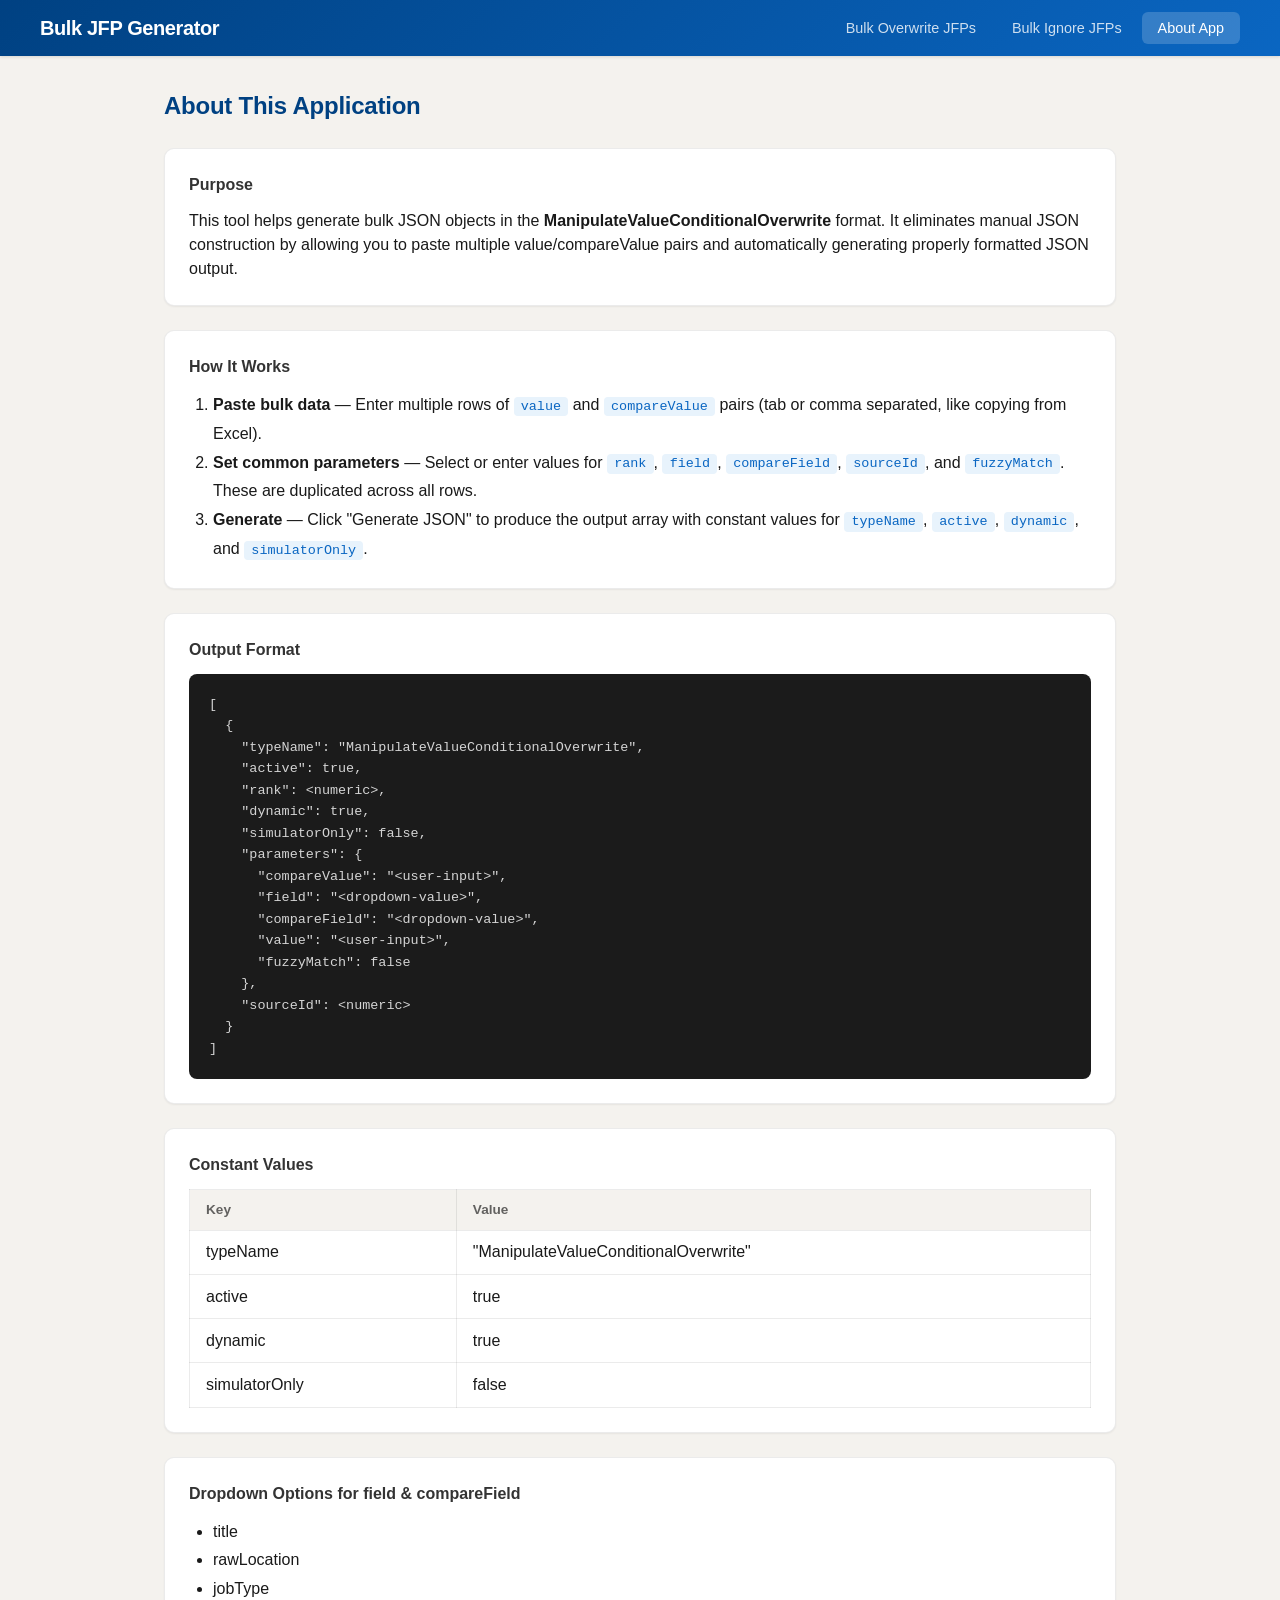
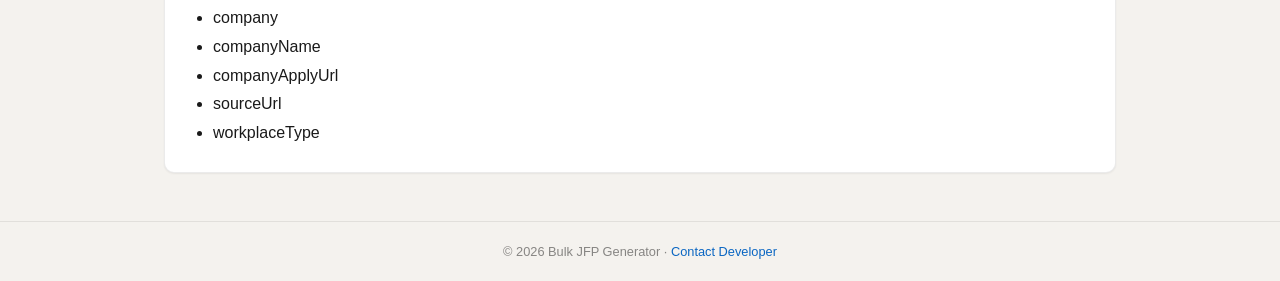
==== about.html @ 5f18c9d7 "feat: restructure Home into tabbed Bulk Overwrite JFPs with ConditionalOverwrite, ConditionalReplace" ====
<!DOCTYPE html>
<html lang="en">
<head>
  <meta charset="UTF-8">
  <meta name="viewport" content="width=device-width, initial-scale=1.0">
  <title>About - Bulk JFP JSON Generator</title>
  <link rel="stylesheet" href="styles.css">
</head>
<body>
  <nav>
    <div class="nav-container">
      <h1 class="logo">Bulk JFP Generator</h1>
      <ul class="nav-links">
        <li><a href="index.html">Bulk Overwrite JFPs</a></li>
        <li><a href="ignore.html">Bulk Ignore JFPs</a></li>
        <li><a href="about.html" class="active">About App</a></li>
      </ul>
    </div>
  </nav>

  <main class="container">
    <h2>About This Application</h2>

    <section class="about-content">
      <div class="about-card">
        <h3>Purpose</h3>
        <p>This tool helps generate bulk JSON objects in the <strong>ManipulateValueConditionalOverwrite</strong> format. It eliminates manual JSON construction by allowing you to paste multiple value/compareValue pairs and automatically generating properly formatted JSON output.</p>
      </div>

      <div class="about-card">
        <h3>How It Works</h3>
        <ol>
          <li><strong>Paste bulk data</strong> — Enter multiple rows of <code>value</code> and <code>compareValue</code> pairs (tab or comma separated, like copying from Excel).</li>
          <li><strong>Set common parameters</strong> — Select or enter values for <code>rank</code>, <code>field</code>, <code>compareField</code>, <code>sourceId</code>, and <code>fuzzyMatch</code>. These are duplicated across all rows.</li>
          <li><strong>Generate</strong> — Click "Generate JSON" to produce the output array with constant values for <code>typeName</code>, <code>active</code>, <code>dynamic</code>, and <code>simulatorOnly</code>.</li>
        </ol>
      </div>

      <div class="about-card">
        <h3>Output Format</h3>
        <pre class="json-output">[
  {
    "typeName": "ManipulateValueConditionalOverwrite",
    "active": true,
    "rank": &lt;numeric&gt;,
    "dynamic": true,
    "simulatorOnly": false,
    "parameters": {
      "compareValue": "&lt;user-input&gt;",
      "field": "&lt;dropdown-value&gt;",
      "compareField": "&lt;dropdown-value&gt;",
      "value": "&lt;user-input&gt;",
      "fuzzyMatch": false
    },
    "sourceId": &lt;numeric&gt;
  }
]</pre>
      </div>

      <div class="about-card">
        <h3>Constant Values</h3>
        <table class="info-table">
          <thead>
            <tr><th>Key</th><th>Value</th></tr>
          </thead>
          <tbody>
            <tr><td>typeName</td><td>"ManipulateValueConditionalOverwrite"</td></tr>
            <tr><td>active</td><td>true</td></tr>
            <tr><td>dynamic</td><td>true</td></tr>
            <tr><td>simulatorOnly</td><td>false</td></tr>
          </tbody>
        </table>
      </div>

      <div class="about-card">
        <h3>Dropdown Options for field & compareField</h3>
        <ul>
          <li>title</li>
          <li>rawLocation</li>
          <li>jobType</li>
          <li>company</li>
          <li>companyName</li>
          <li>companyApplyUrl</li>
          <li>sourceUrl</li>
          <li>workplaceType</li>
        </ul>
      </div>
    </section>
  </main>

  <footer>
    <p>&copy; 2026 Bulk JFP Generator &middot; <a href="https://linkedin.com/in/akashsinghjsr" target="_blank" rel="noopener">Contact Developer</a></p>
  </footer>
</body>
</html>
---- styles.css ----
* {
  margin: 0;
  padding: 0;
  box-sizing: border-box;
}

@keyframes fadeInUp {
  from { opacity: 0; transform: translateY(12px); }
  to { opacity: 1; transform: translateY(0); }
}

body {
  font-family: -apple-system, BlinkMacSystemFont, 'Segoe UI', Roboto, 'Helvetica Neue', sans-serif;
  background: #f4f2ee;
  color: rgba(0,0,0,0.9);
  min-height: 100vh;
  display: flex;
  flex-direction: column;
  line-height: 1.5;
}

/* Nav */
nav {
  background: linear-gradient(135deg, #004182 0%, #0a66c2 100%);
  padding: 0 2rem;
  height: 56px;
  display: flex;
  align-items: center;
  box-shadow: 0 1px 3px rgba(0,0,0,0.12);
  position: sticky;
  top: 0;
  z-index: 100;
}

.nav-container {
  max-width: 1200px;
  width: 100%;
  margin: 0 auto;
  display: flex;
  justify-content: space-between;
  align-items: center;
}

.logo {
  color: #fff;
  font-size: 1.25rem;
  font-weight: 700;
  letter-spacing: -0.02em;
}

.nav-links {
  list-style: none;
  display: flex;
  gap: 0.25rem;
}

.nav-links a {
  color: rgba(255,255,255,0.8);
  text-decoration: none;
  font-weight: 500;
  font-size: 0.9rem;
  padding: 0.5rem 1rem;
  border-radius: 6px;
  transition: color 0.2s, background 0.2s;
}

.nav-links a:hover {
  background: rgba(255,255,255,0.12);
  color: #fff;
}

.nav-links a.active {
  background: rgba(255,255,255,0.18);
  color: #fff;
}

/* Layout */
.container {
  max-width: 1000px;
  margin: 2rem auto;
  padding: 0 1.5rem;
  flex: 1;
  animation: fadeInUp 0.4s ease-out;
}

h2 {
  margin-bottom: 1.5rem;
  color: #004182;
  font-size: 1.5rem;
  font-weight: 700;
  letter-spacing: -0.01em;
}

h3 {
  margin-bottom: 0.75rem;
  color: rgba(0,0,0,0.8);
  font-size: 1rem;
  font-weight: 600;
}

/* Cards */
.input-section {
  display: flex;
  flex-direction: column;
  gap: 1.5rem;
}

.card {
  background: #fff;
  padding: 1.5rem;
  border-radius: 10px;
  border: 1px solid rgba(0,0,0,0.08);
  box-shadow: 0 1px 2px rgba(0,0,0,0.06);
  transition: box-shadow 0.25s ease, transform 0.25s ease;
}

.card:hover {
  box-shadow: 0 4px 16px rgba(0,0,0,0.1);
  transform: translateY(-2px);
}

.bulk-inputs, .common-inputs, .output-section, .about-card {
  background: #fff;
  padding: 1.5rem;
  border-radius: 10px;
  border: 1px solid rgba(0,0,0,0.08);
  box-shadow: 0 1px 2px rgba(0,0,0,0.06);
  transition: box-shadow 0.25s ease, transform 0.25s ease;
}

.bulk-inputs:hover, .common-inputs:hover, .output-section:hover, .about-card:hover {
  box-shadow: 0 4px 16px rgba(0,0,0,0.1);
  transform: translateY(-2px);
}

.hint {
  font-size: 0.85rem;
  color: rgba(0,0,0,0.5);
  margin-bottom: 0.75rem;
}

.dual-input {
  display: grid;
  grid-template-columns: 1fr 1fr;
  gap: 1.5rem;
  align-items: start;
}

/* Form controls */
textarea {
  width: 100%;
  padding: 0.7rem 0.85rem;
  border: 1px solid rgba(0,0,0,0.15);
  border-radius: 8px;
  font-family: 'SF Mono', 'Fira Code', 'Menlo', monospace;
  font-size: 0.875rem;
  resize: vertical;
  background: #fafafa;
  transition: border-color 0.2s, box-shadow 0.2s, background 0.2s;
}

textarea:hover {
  border-color: rgba(0,0,0,0.3);
}

textarea:focus, input:focus, select:focus {
  outline: none;
  border-color: #0a66c2;
  box-shadow: 0 0 0 3px rgba(10,102,194,0.12);
  background: #fff;
}

.form-grid {
  display: grid;
  grid-template-columns: repeat(auto-fit, minmax(180px, 1fr));
  gap: 1rem;
}

.form-group {
  display: flex;
  flex-direction: column;
  gap: 0.35rem;
}

.form-group label {
  font-size: 0.8rem;
  font-weight: 600;
  color: rgba(0,0,0,0.55);
  text-transform: uppercase;
  letter-spacing: 0.04em;
}

input[type="number"], input[type="text"], input[type="email"], select {
  padding: 0.6rem 0.75rem;
  border: 1px solid rgba(0,0,0,0.15);
  border-radius: 8px;
  font-size: 0.9rem;
  background: #fafafa;
  transition: border-color 0.2s, box-shadow 0.2s, background 0.2s;
}

input[type="number"]:hover, input[type="text"]:hover, input[type="email"]:hover, select:hover {
  border-color: rgba(0,0,0,0.3);
}

/* Buttons */
.actions {
  margin: 1.5rem 0;
  display: flex;
  gap: 0.75rem;
  flex-wrap: wrap;
}

button {
  padding: 0.65rem 1.4rem;
  border: none;
  border-radius: 20px;
  font-size: 0.9rem;
  font-weight: 600;
  cursor: pointer;
  background: #0a66c2;
  color: #fff;
  transition: background 0.2s, box-shadow 0.2s, transform 0.15s;
  will-change: transform;
}

button:hover {
  background: #004182;
  box-shadow: 0 4px 12px rgba(10,102,194,0.3);
  transform: translateY(-1px);
}

button:active {
  transform: translateY(0);
  box-shadow: none;
}

button.secondary {
  background: transparent;
  color: rgba(0,0,0,0.7);
  border: 1px solid rgba(0,0,0,0.25);
}

button.secondary:hover {
  background: rgba(0,0,0,0.05);
  border-color: rgba(0,0,0,0.4);
  box-shadow: 0 2px 8px rgba(0,0,0,0.08);
  color: rgba(0,0,0,0.9);
}

button.danger {
  background: transparent;
  color: #cc1016;
  border: 1px solid #cc1016;
}

button.danger:hover {
  background: #cc1016;
  color: #fff;
  box-shadow: 0 4px 12px rgba(204,16,22,0.25);
}

/* JSON output */
.json-output {
  background: #1b1b1b;
  color: #d4d4d4;
  padding: 1.25rem;
  border-radius: 8px;
  overflow-x: auto;
  font-family: 'SF Mono', 'Fira Code', 'Menlo', monospace;
  font-size: 0.84rem;
  line-height: 1.6;
  white-space: pre-wrap;
  word-wrap: break-word;
  max-height: 500px;
  overflow-y: auto;
}

/* Tabs */
.tabs {
  display: flex;
  gap: 0.5rem;
  flex-wrap: wrap;
  margin-bottom: 1.5rem;
}

.tab {
  padding: 0.5rem 1rem;
  border-radius: 20px;
  font-size: 0.85rem;
  font-weight: 600;
  background: transparent;
  color: rgba(0,0,0,0.6);
  border: 1px solid rgba(0,0,0,0.2);
  cursor: pointer;
  transition: all 0.2s;
}

.tab:hover {
  border-color: #0a66c2;
  color: #0a66c2;
  background: rgba(10,102,194,0.05);
  transform: none;
  box-shadow: none;
}

.tab.active {
  background: #0a66c2;
  color: #fff;
  border-color: #0a66c2;
  transform: none;
  box-shadow: none;
}

.tab-content {
  display: none;
}

.tab-content.active {
  display: flex;
}

/* Footer */
footer {
  text-align: center;
  padding: 1.25rem;
  color: rgba(0,0,0,0.45);
  font-size: 0.8rem;
  border-top: 1px solid rgba(0,0,0,0.08);
  margin-top: 1rem;
}

footer a {
  color: #0a66c2;
  text-decoration: none;
  font-weight: 500;
  transition: color 0.2s;
}

footer a:hover {
  color: #004182;
  text-decoration: underline;
}

/* About page */
.about-content {
  display: flex;
  flex-direction: column;
  gap: 1.5rem;
}

.about-card ol, .about-card ul {
  padding-left: 1.5rem;
  line-height: 1.8;
}

.about-card code {
  background: #e8f3fc;
  padding: 0.15rem 0.45rem;
  border-radius: 4px;
  font-size: 0.84rem;
  color: #0a66c2;
}

.info-table {
  width: 100%;
  border-collapse: collapse;
  margin-top: 0.5rem;
}

.info-table th, .info-table td {
  padding: 0.6rem 1rem;
  border: 1px solid rgba(0,0,0,0.08);
  text-align: left;
}

.info-table th {
  background: #f4f2ee;
  font-weight: 600;
  font-size: 0.85rem;
  color: rgba(0,0,0,0.6);
}

.info-table tr {
  transition: background 0.15s;
}

.info-table tr:hover {
  background: #f9f8f6;
}

.hidden {
  display: none;
}

/* Responsive */
@media (max-width: 600px) {
  .nav-container {
    flex-direction: column;
    gap: 0.5rem;
  }
  nav { height: auto; padding: 0.75rem 1rem; }
  .form-grid { grid-template-columns: 1fr; }
  .dual-input { grid-template-columns: 1fr; }
  .actions { flex-direction: column; }
  button { width: 100%; }
}
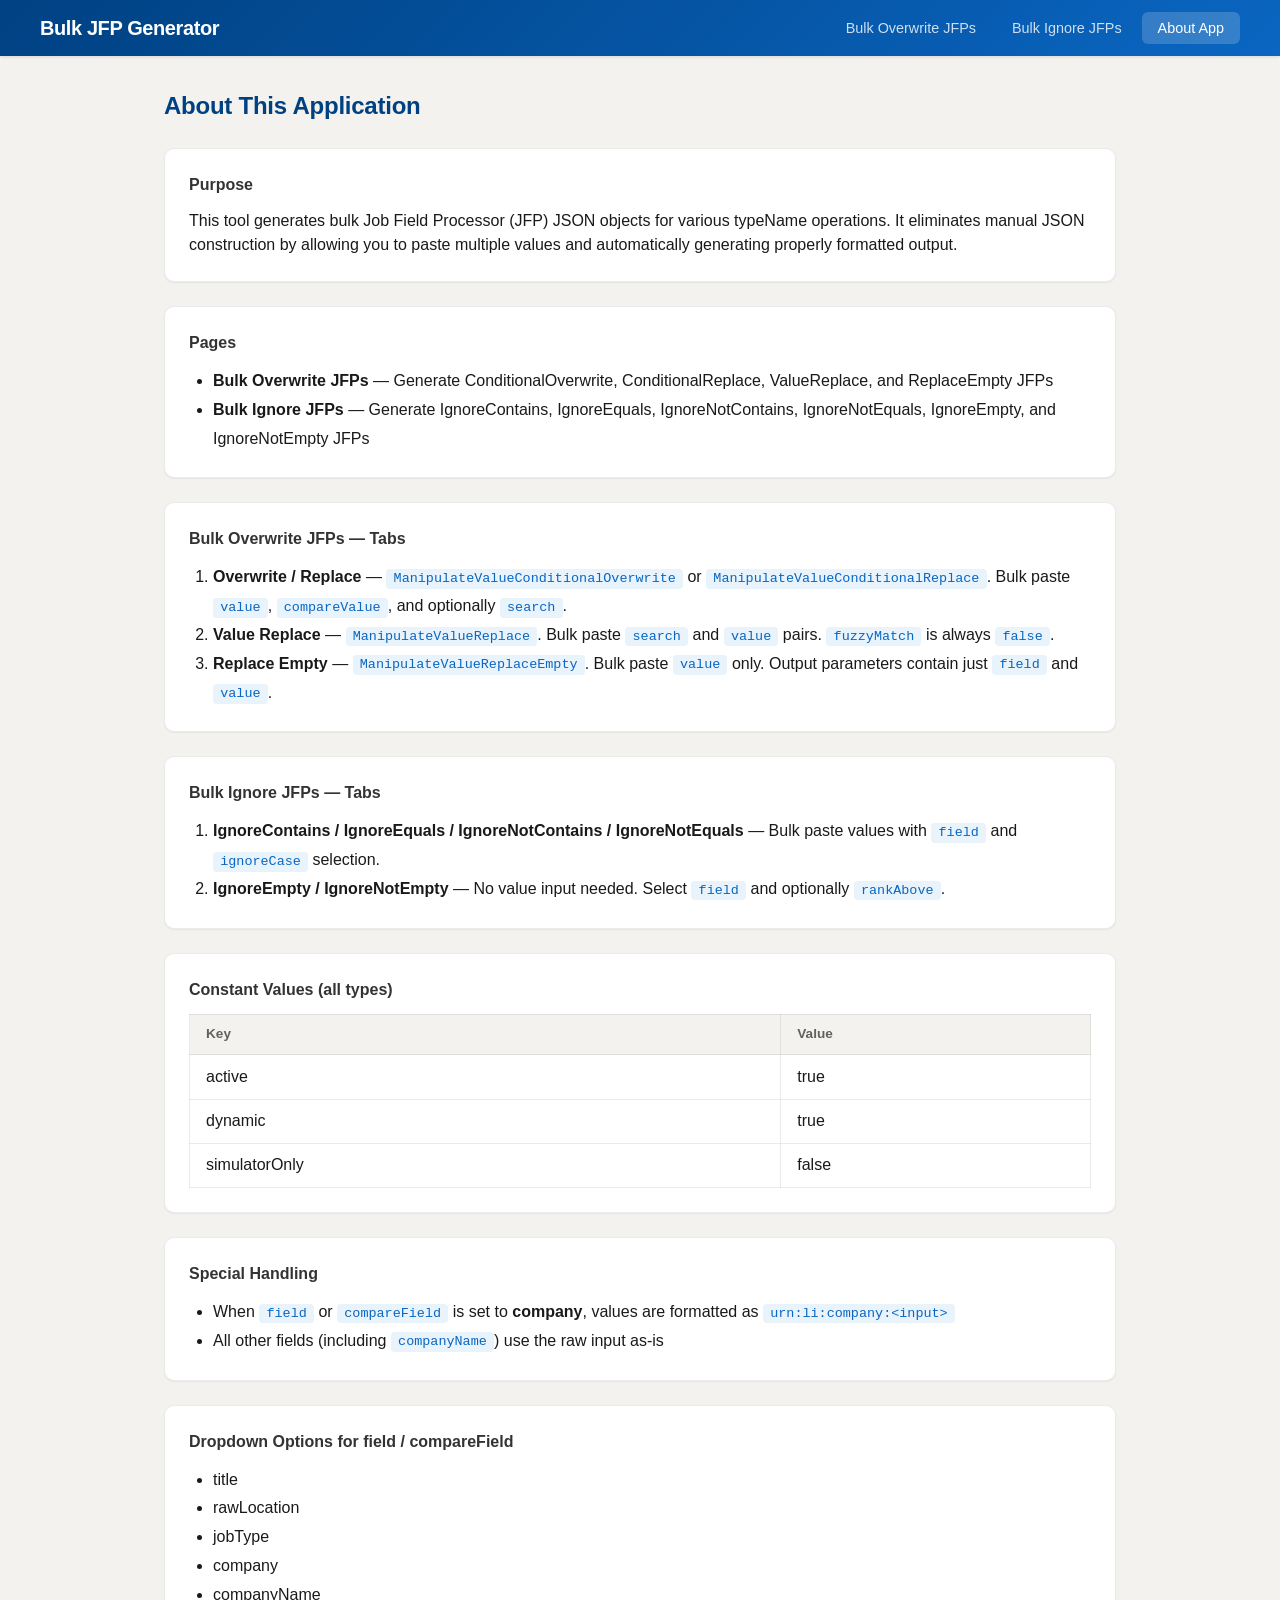
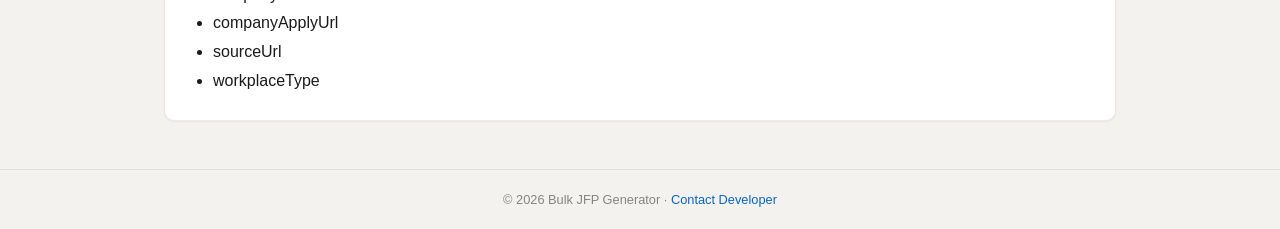
==== commit ccc92008: "docs: update About page and README with tabbed Overwrite/Ignore JFP documentation" ====
--- a/about.html
+++ b/about.html
@@ -24,47 +24,41 @@
     <section class="about-content">
       <div class="about-card">
         <h3>Purpose</h3>
-        <p>This tool helps generate bulk JSON objects in the <strong>ManipulateValueConditionalOverwrite</strong> format. It eliminates manual JSON construction by allowing you to paste multiple value/compareValue pairs and automatically generating properly formatted JSON output.</p>
+        <p>This tool generates bulk Job Field Processor (JFP) JSON objects for various typeName operations. It eliminates manual JSON construction by allowing you to paste multiple values and automatically generating properly formatted output.</p>
       </div>
 
       <div class="about-card">
-        <h3>How It Works</h3>
+        <h3>Pages</h3>
+        <ul>
+          <li><strong>Bulk Overwrite JFPs</strong> — Generate ConditionalOverwrite, ConditionalReplace, ValueReplace, and ReplaceEmpty JFPs</li>
+          <li><strong>Bulk Ignore JFPs</strong> — Generate IgnoreContains, IgnoreEquals, IgnoreNotContains, IgnoreNotEquals, IgnoreEmpty, and IgnoreNotEmpty JFPs</li>
+        </ul>
+      </div>
+
+      <div class="about-card">
+        <h3>Bulk Overwrite JFPs — Tabs</h3>
         <ol>
-          <li><strong>Paste bulk data</strong> — Enter multiple rows of <code>value</code> and <code>compareValue</code> pairs (tab or comma separated, like copying from Excel).</li>
-          <li><strong>Set common parameters</strong> — Select or enter values for <code>rank</code>, <code>field</code>, <code>compareField</code>, <code>sourceId</code>, and <code>fuzzyMatch</code>. These are duplicated across all rows.</li>
-          <li><strong>Generate</strong> — Click "Generate JSON" to produce the output array with constant values for <code>typeName</code>, <code>active</code>, <code>dynamic</code>, and <code>simulatorOnly</code>.</li>
+          <li><strong>Overwrite / Replace</strong> — <code>ManipulateValueConditionalOverwrite</code> or <code>ManipulateValueConditionalReplace</code>. Bulk paste <code>value</code>, <code>compareValue</code>, and optionally <code>search</code>.</li>
+          <li><strong>Value Replace</strong> — <code>ManipulateValueReplace</code>. Bulk paste <code>search</code> and <code>value</code> pairs. <code>fuzzyMatch</code> is always <code>false</code>.</li>
+          <li><strong>Replace Empty</strong> — <code>ManipulateValueReplaceEmpty</code>. Bulk paste <code>value</code> only. Output parameters contain just <code>field</code> and <code>value</code>.</li>
         </ol>
       </div>
 
       <div class="about-card">
-        <h3>Output Format</h3>
-        <pre class="json-output">[
-  {
-    "typeName": "ManipulateValueConditionalOverwrite",
-    "active": true,
-    "rank": &lt;numeric&gt;,
-    "dynamic": true,
-    "simulatorOnly": false,
-    "parameters": {
-      "compareValue": "&lt;user-input&gt;",
-      "field": "&lt;dropdown-value&gt;",
-      "compareField": "&lt;dropdown-value&gt;",
-      "value": "&lt;user-input&gt;",
-      "fuzzyMatch": false
-    },
-    "sourceId": &lt;numeric&gt;
-  }
-]</pre>
+        <h3>Bulk Ignore JFPs — Tabs</h3>
+        <ol>
+          <li><strong>IgnoreContains / IgnoreEquals / IgnoreNotContains / IgnoreNotEquals</strong> — Bulk paste values with <code>field</code> and <code>ignoreCase</code> selection.</li>
+          <li><strong>IgnoreEmpty / IgnoreNotEmpty</strong> — No value input needed. Select <code>field</code> and optionally <code>rankAbove</code>.</li>
+        </ol>
       </div>
 
       <div class="about-card">
-        <h3>Constant Values</h3>
+        <h3>Constant Values (all types)</h3>
         <table class="info-table">
           <thead>
             <tr><th>Key</th><th>Value</th></tr>
           </thead>
           <tbody>
-            <tr><td>typeName</td><td>"ManipulateValueConditionalOverwrite"</td></tr>
             <tr><td>active</td><td>true</td></tr>
             <tr><td>dynamic</td><td>true</td></tr>
             <tr><td>simulatorOnly</td><td>false</td></tr>
@@ -73,7 +67,15 @@
       </div>
 
       <div class="about-card">
-        <h3>Dropdown Options for field & compareField</h3>
+        <h3>Special Handling</h3>
+        <ul>
+          <li>When <code>field</code> or <code>compareField</code> is set to <strong>company</strong>, values are formatted as <code>urn:li:company:&lt;input&gt;</code></li>
+          <li>All other fields (including <code>companyName</code>) use the raw input as-is</li>
+        </ul>
+      </div>
+
+      <div class="about-card">
+        <h3>Dropdown Options for field / compareField</h3>
         <ul>
           <li>title</li>
           <li>rawLocation</li>
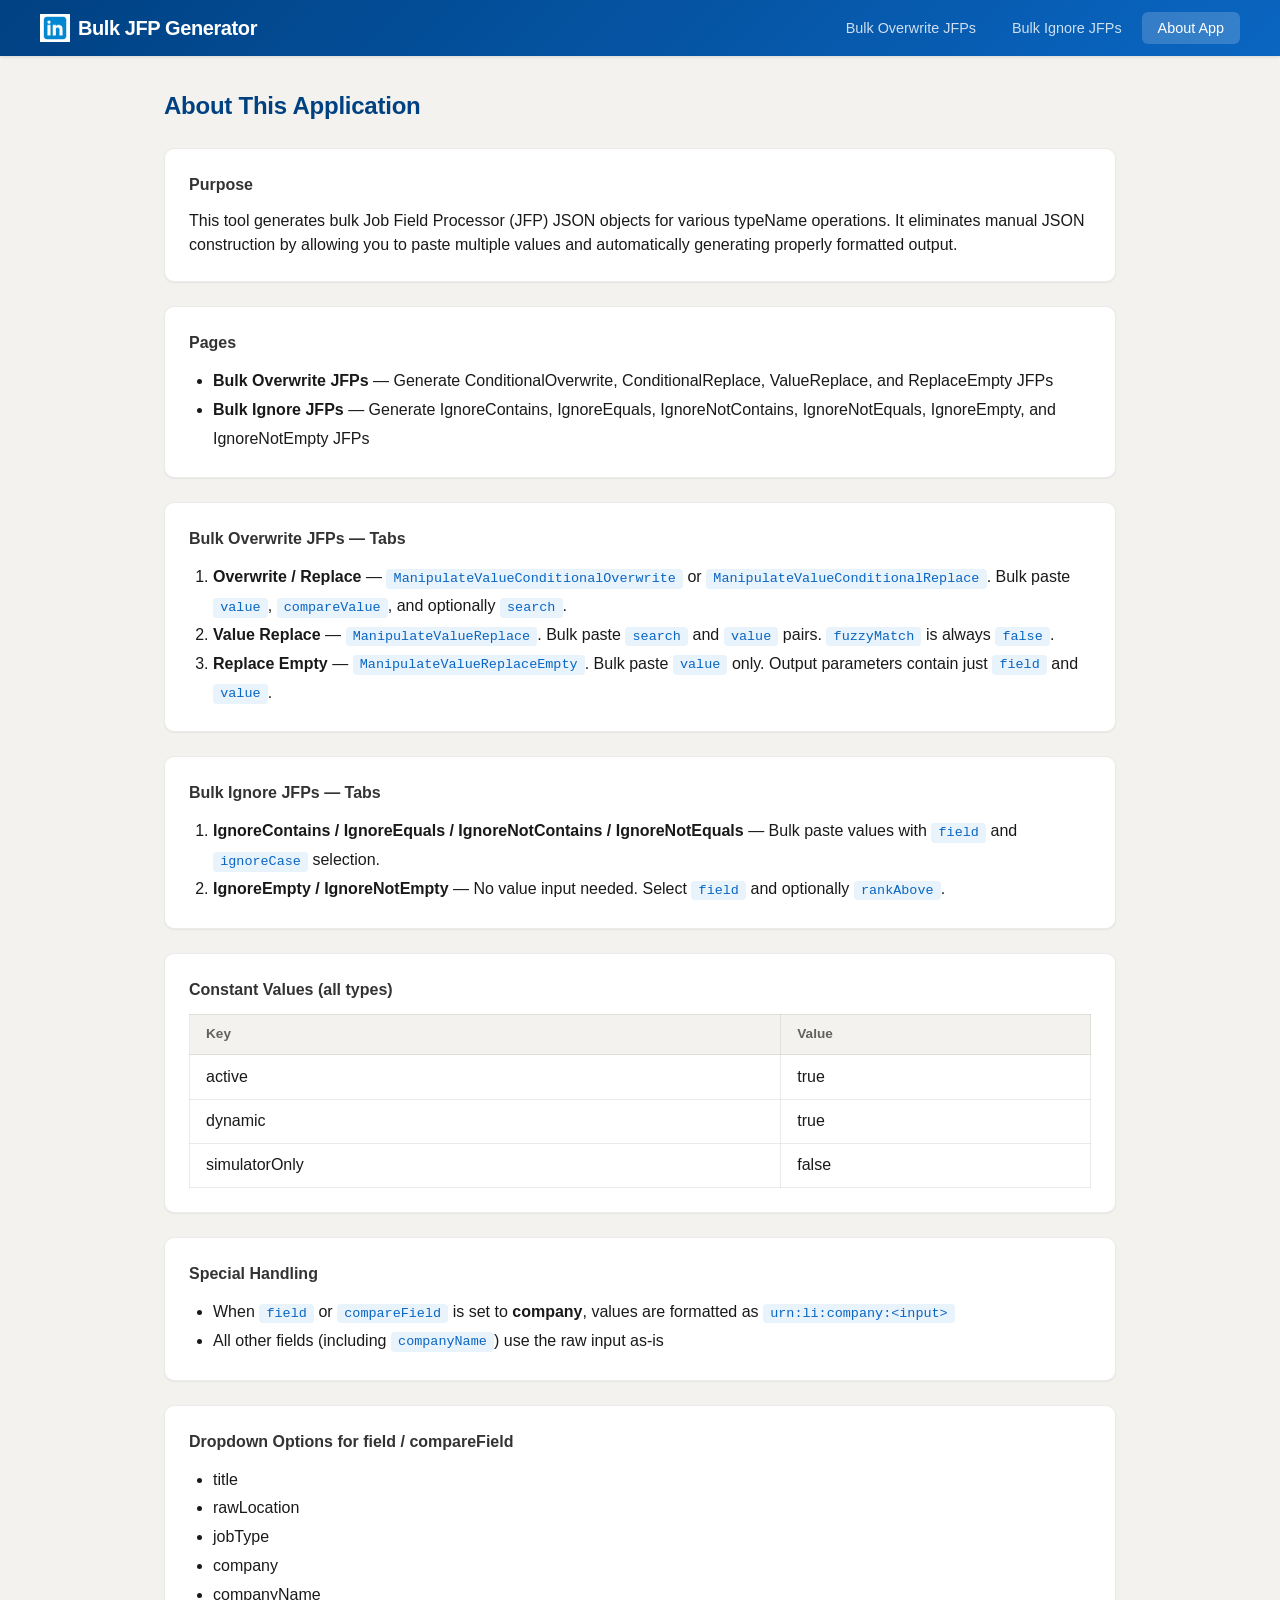
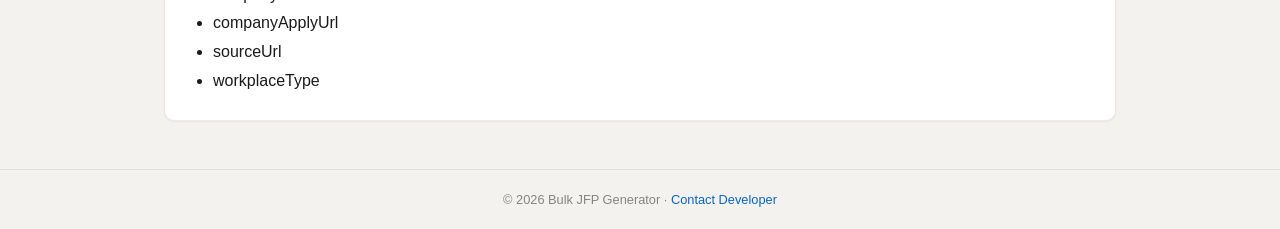
==== commit 0f129f42: "feat: add LinkedIn logo to header and make heading clickable to home page" ====
--- a/about.html
+++ b/about.html
@@ -9,7 +9,7 @@
 <body>
   <nav>
     <div class="nav-container">
-      <h1 class="logo">Bulk JFP Generator</h1>
+      <h1 class="logo"><a href="index.html"><img src="images/li_logo.png" alt="LinkedIn" class="logo-img">Bulk JFP Generator</a></h1>
       <ul class="nav-links">
         <li><a href="index.html">Bulk Overwrite JFPs</a></li>
         <li><a href="ignore.html">Bulk Ignore JFPs</a></li>
@@ -91,7 +91,10 @@
   </main>
 
   <footer>
-    <p>&copy; 2026 Bulk JFP Generator &middot; <a href="https://linkedin.com/in/akashsinghjsr" target="_blank" rel="noopener">Contact Developer</a></p>
+    <p>&copy; 2026 Bulk JFP Generator &middot; <a id="contactLink" href="#" target="_blank" rel="noopener">Contact Developer</a></p>
   </footer>
+
+  <script src="config.js"></script>
+  <script>document.getElementById('contactLink').href = CONFIG.DEVELOPER_CONTACT;</script>
 </body>
 </html>
--- a/styles.css
+++ b/styles.css
@@ -46,6 +46,22 @@
   font-size: 1.25rem;
   font-weight: 700;
   letter-spacing: -0.02em;
+  display: flex;
+  align-items: center;
+  gap: 0.5rem;
+}
+
+.logo a {
+  color: inherit;
+  text-decoration: none;
+  display: flex;
+  align-items: center;
+  gap: 0.5rem;
+}
+
+.logo-img {
+  height: 28px;
+  width: auto;
 }
 
 .nav-links {
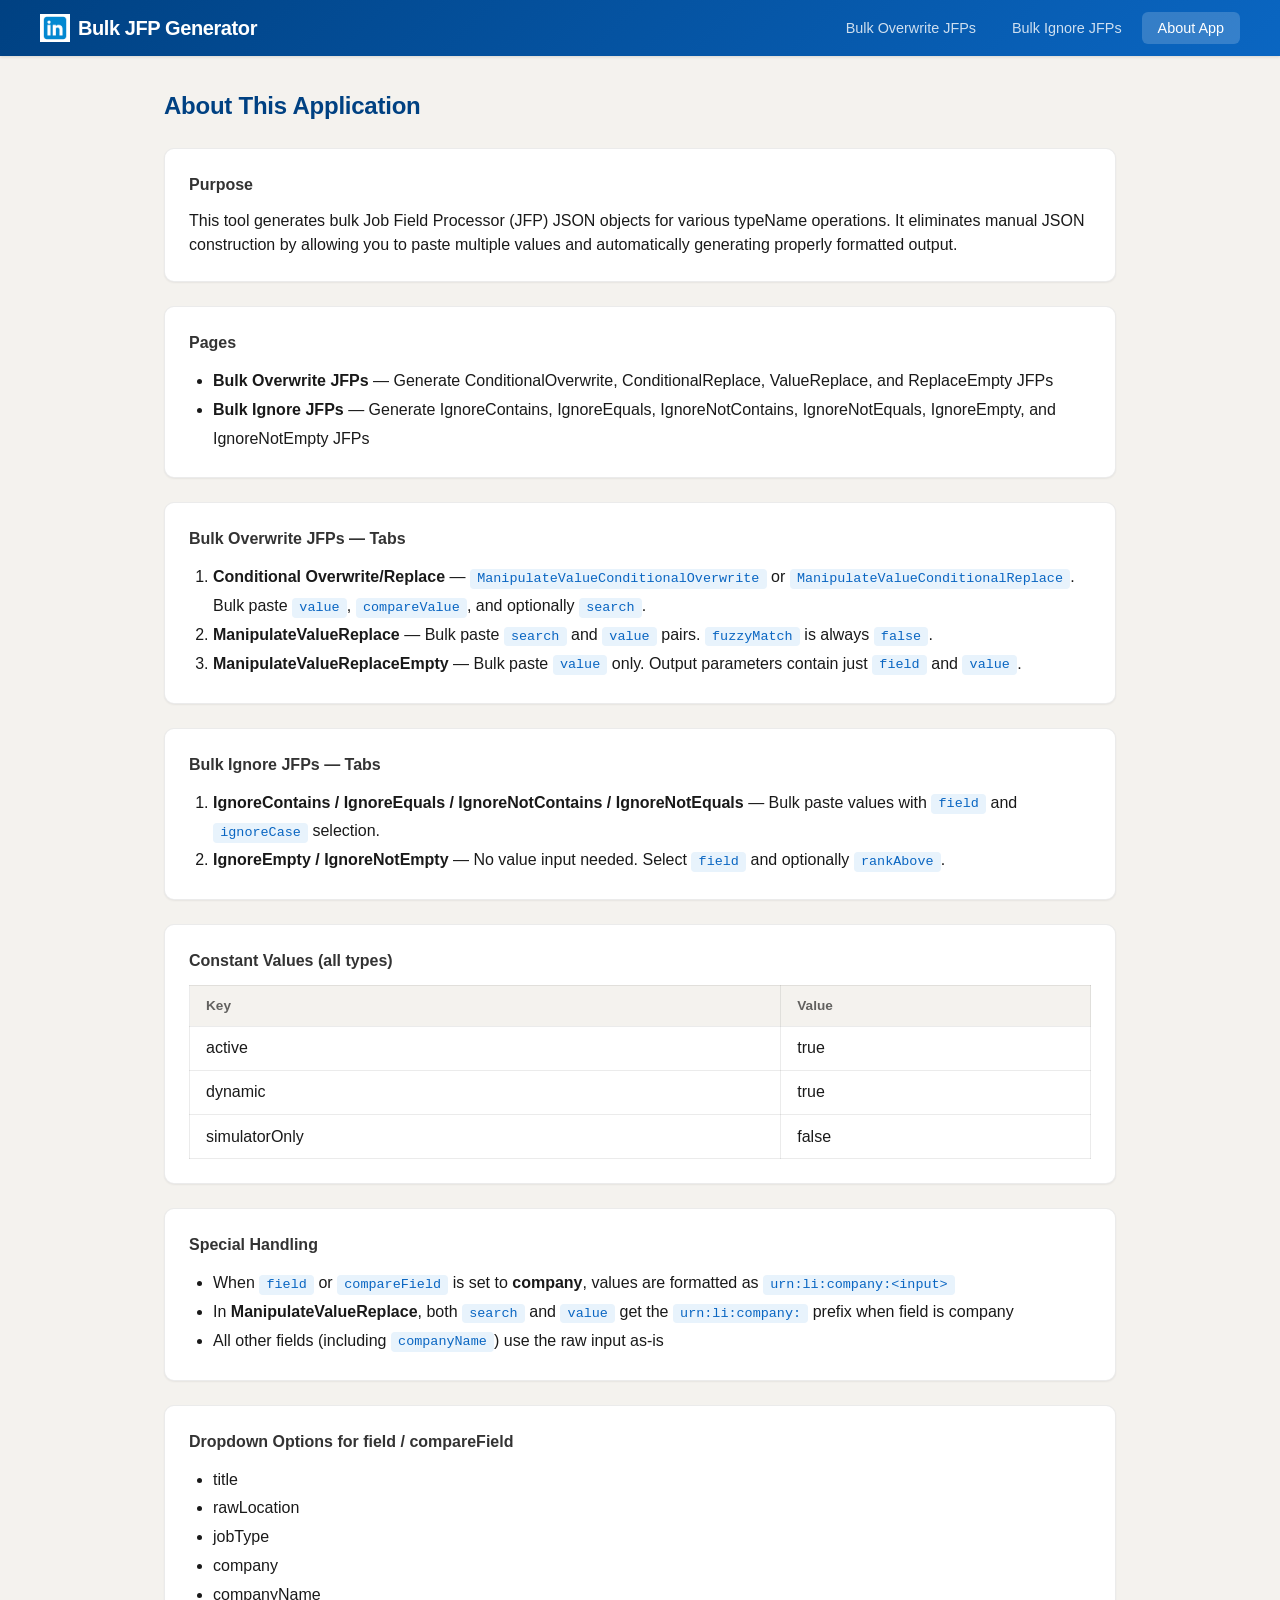
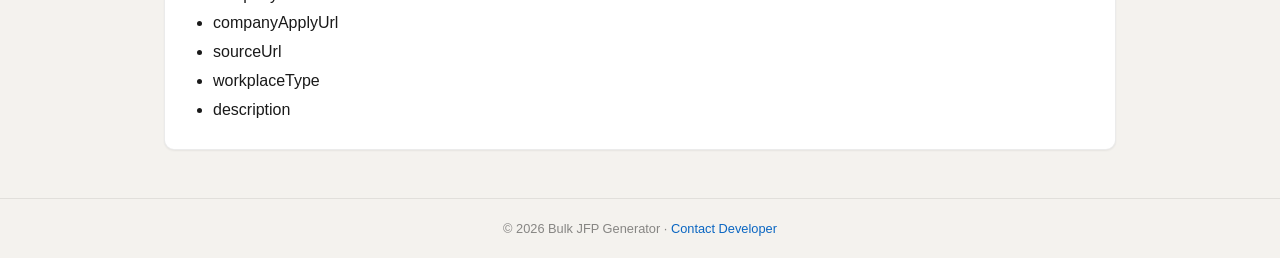
==== commit 09509587: "docs: update About page with corrected tab names, description field, and search URN note" ====
--- a/about.html
+++ b/about.html
@@ -38,9 +38,9 @@
       <div class="about-card">
         <h3>Bulk Overwrite JFPs — Tabs</h3>
         <ol>
-          <li><strong>Overwrite / Replace</strong> — <code>ManipulateValueConditionalOverwrite</code> or <code>ManipulateValueConditionalReplace</code>. Bulk paste <code>value</code>, <code>compareValue</code>, and optionally <code>search</code>.</li>
-          <li><strong>Value Replace</strong> — <code>ManipulateValueReplace</code>. Bulk paste <code>search</code> and <code>value</code> pairs. <code>fuzzyMatch</code> is always <code>false</code>.</li>
-          <li><strong>Replace Empty</strong> — <code>ManipulateValueReplaceEmpty</code>. Bulk paste <code>value</code> only. Output parameters contain just <code>field</code> and <code>value</code>.</li>
+          <li><strong>Conditional Overwrite/Replace</strong> — <code>ManipulateValueConditionalOverwrite</code> or <code>ManipulateValueConditionalReplace</code>. Bulk paste <code>value</code>, <code>compareValue</code>, and optionally <code>search</code>.</li>
+          <li><strong>ManipulateValueReplace</strong> — Bulk paste <code>search</code> and <code>value</code> pairs. <code>fuzzyMatch</code> is always <code>false</code>.</li>
+          <li><strong>ManipulateValueReplaceEmpty</strong> — Bulk paste <code>value</code> only. Output parameters contain just <code>field</code> and <code>value</code>.</li>
         </ol>
       </div>
 
@@ -70,6 +70,7 @@
         <h3>Special Handling</h3>
         <ul>
           <li>When <code>field</code> or <code>compareField</code> is set to <strong>company</strong>, values are formatted as <code>urn:li:company:&lt;input&gt;</code></li>
+          <li>In <strong>ManipulateValueReplace</strong>, both <code>search</code> and <code>value</code> get the <code>urn:li:company:</code> prefix when field is company</li>
           <li>All other fields (including <code>companyName</code>) use the raw input as-is</li>
         </ul>
       </div>
@@ -85,6 +86,7 @@
           <li>companyApplyUrl</li>
           <li>sourceUrl</li>
           <li>workplaceType</li>
+          <li>description</li>
         </ul>
       </div>
     </section>
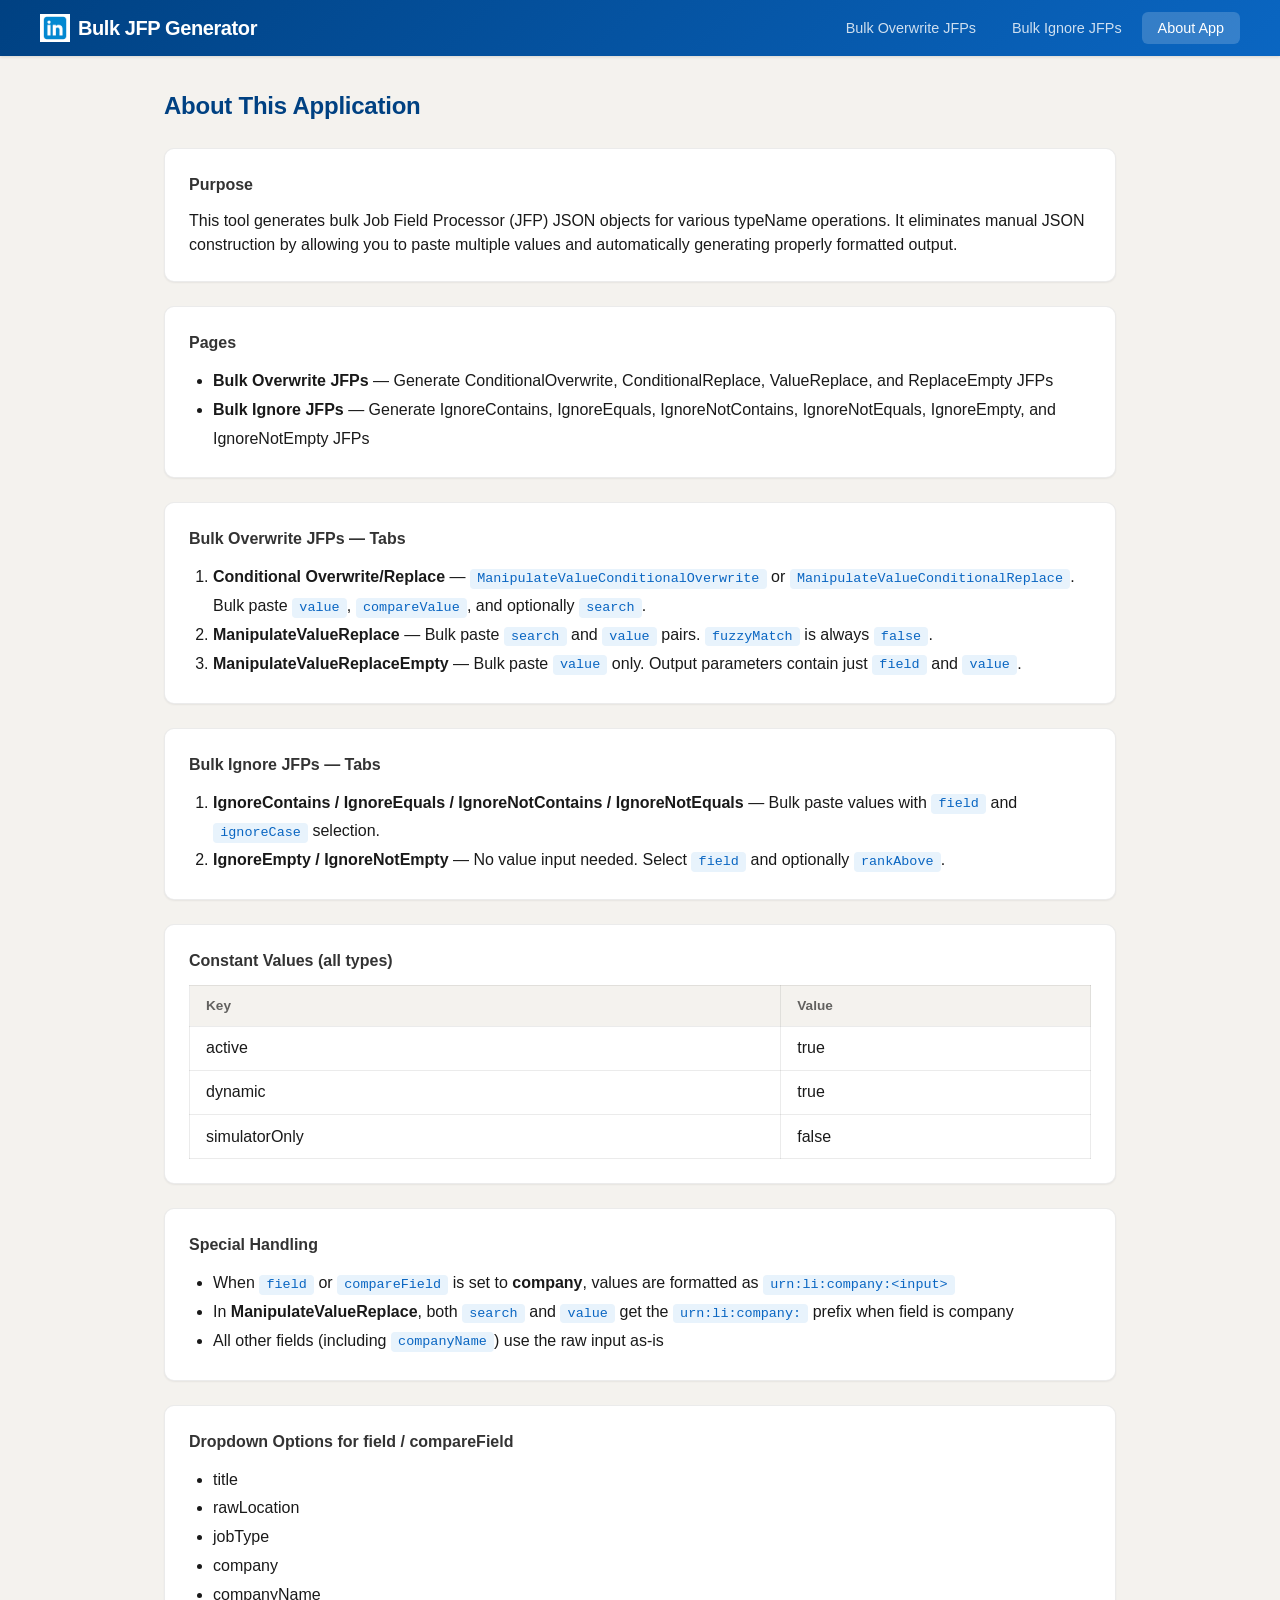
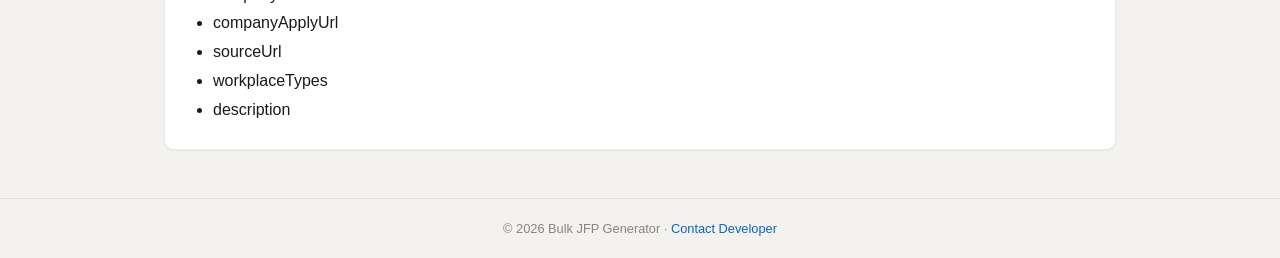
==== commit 4815a4ef: "feat: map workplaceType field values to URN format across all pages" ====
--- a/about.html
+++ b/about.html
@@ -85,7 +85,7 @@
           <li>companyName</li>
           <li>companyApplyUrl</li>
           <li>sourceUrl</li>
-          <li>workplaceType</li>
+          <li>workplaceTypes</li>
           <li>description</li>
         </ul>
       </div>
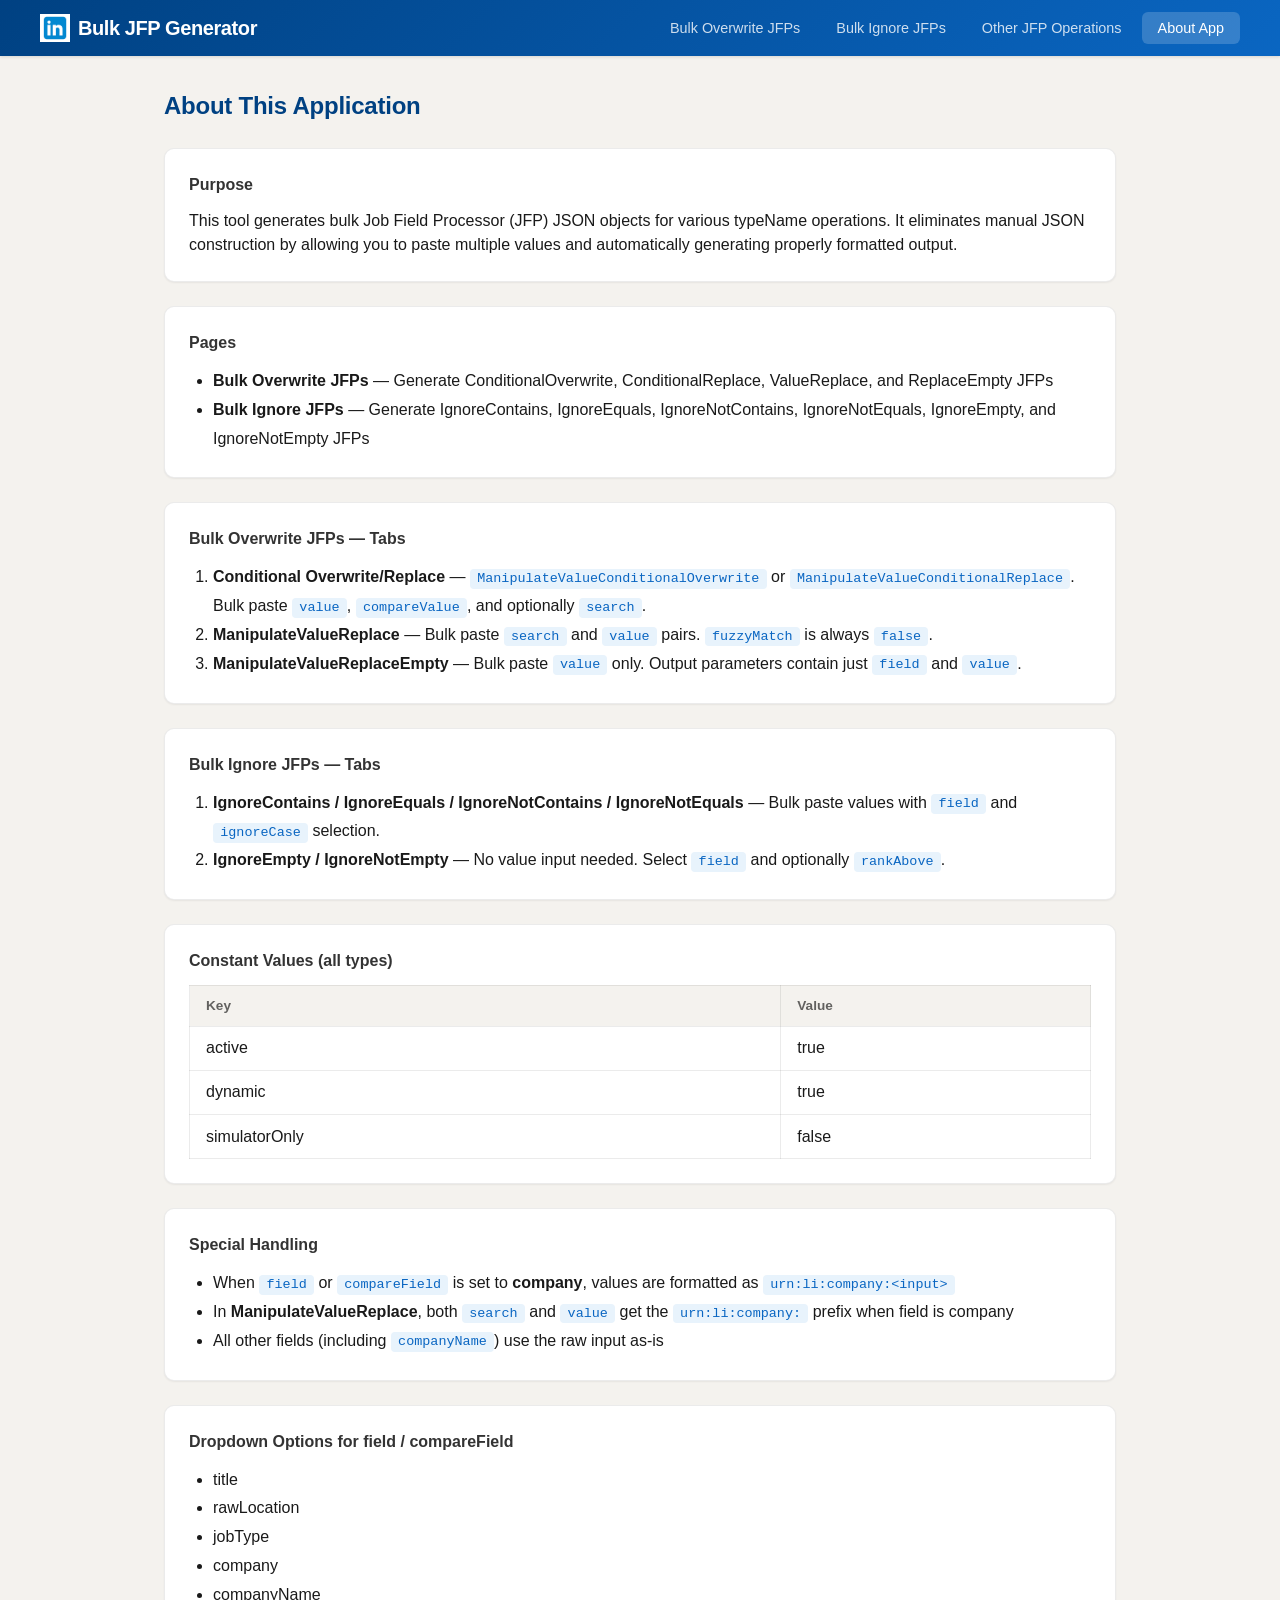
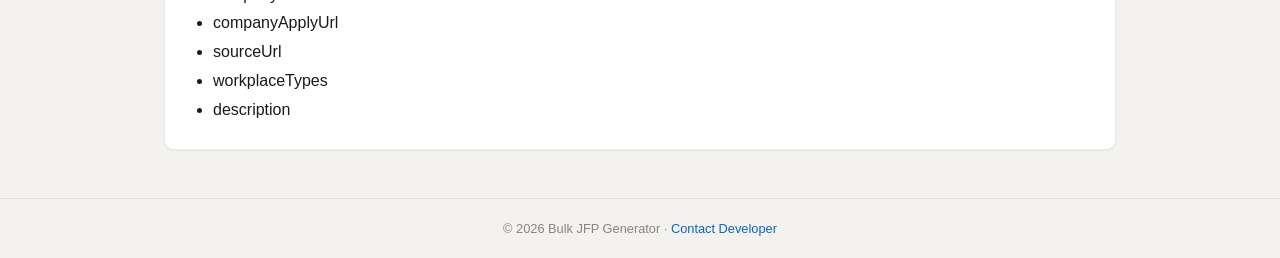
==== commit 71067007: "feat: move single-value JFP operations to dedicated page - Create replace-empty.html with tab struct" ====
--- a/about.html
+++ b/about.html
@@ -13,6 +13,7 @@
       <ul class="nav-links">
         <li><a href="index.html">Bulk Overwrite JFPs</a></li>
         <li><a href="ignore.html">Bulk Ignore JFPs</a></li>
+        <li><a href="replace-empty.html">Other JFP Operations</a></li>
         <li><a href="about.html" class="active">About App</a></li>
       </ul>
     </div>
